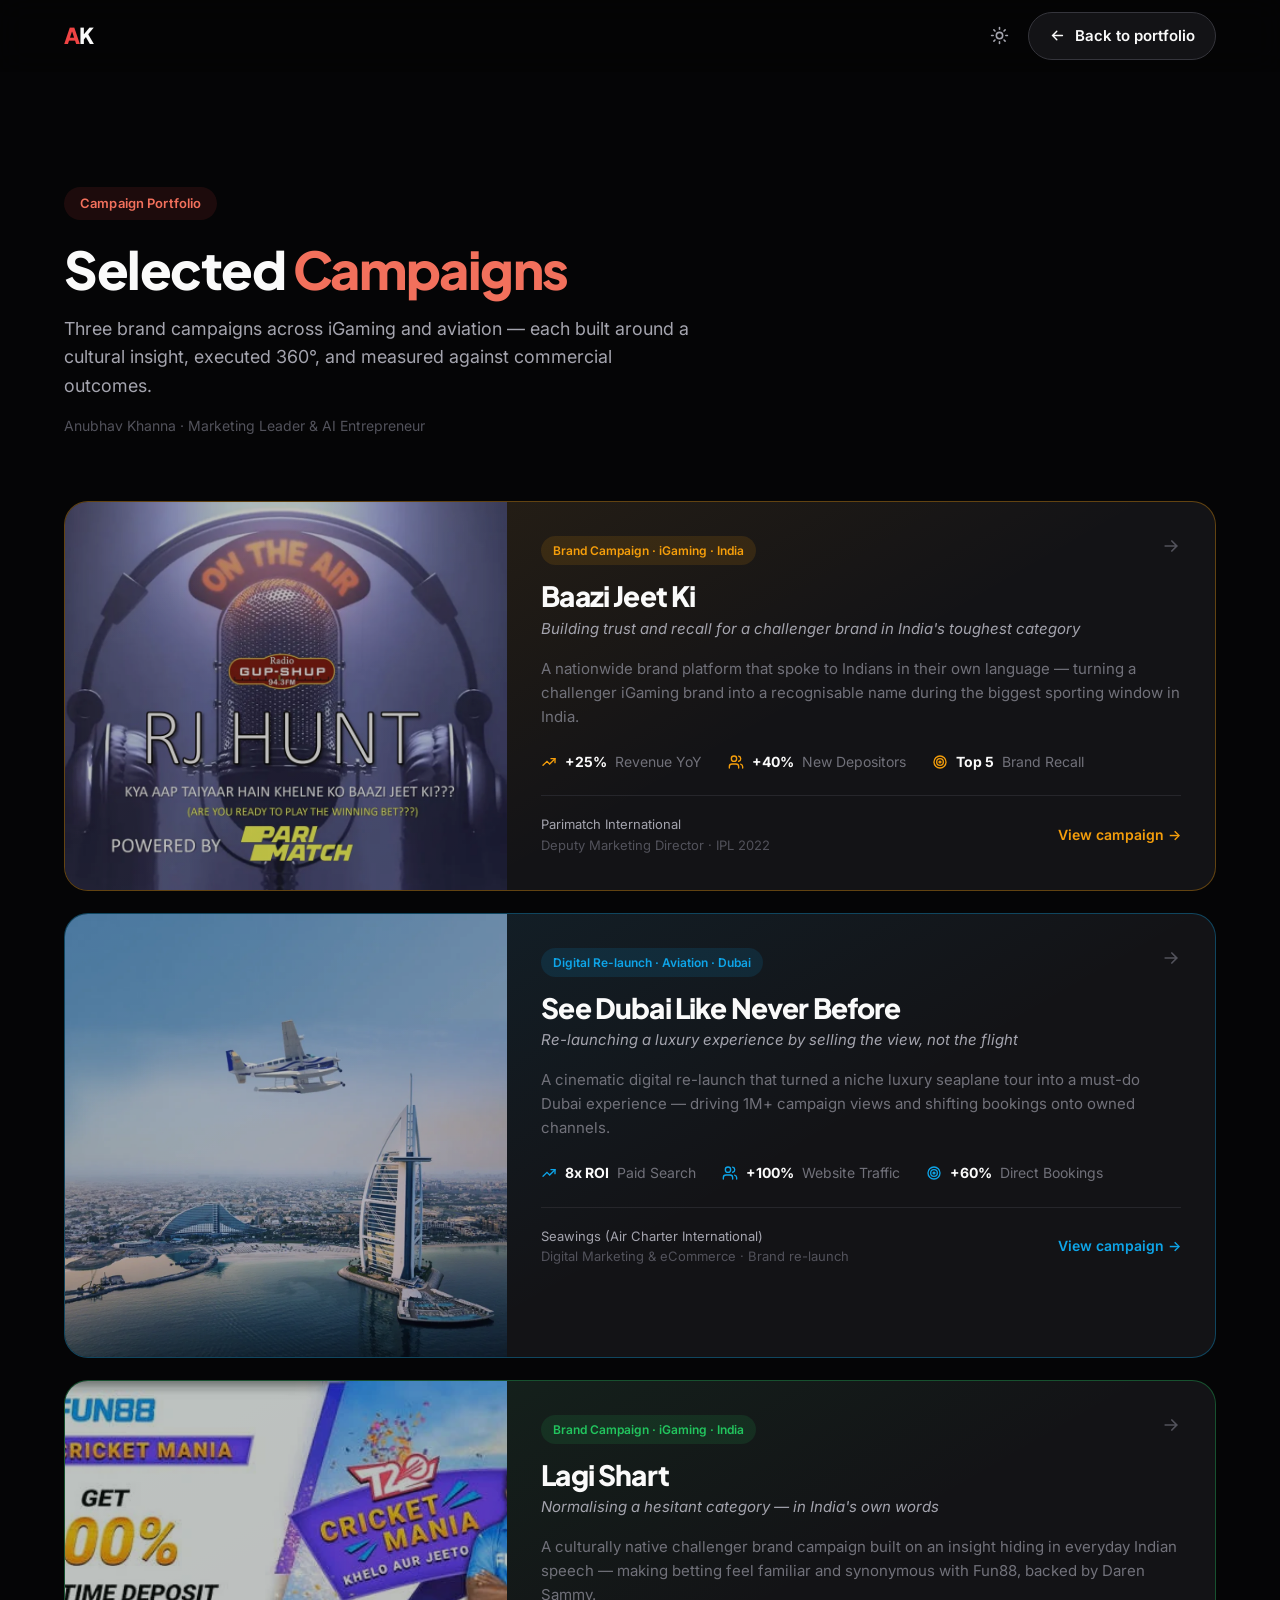
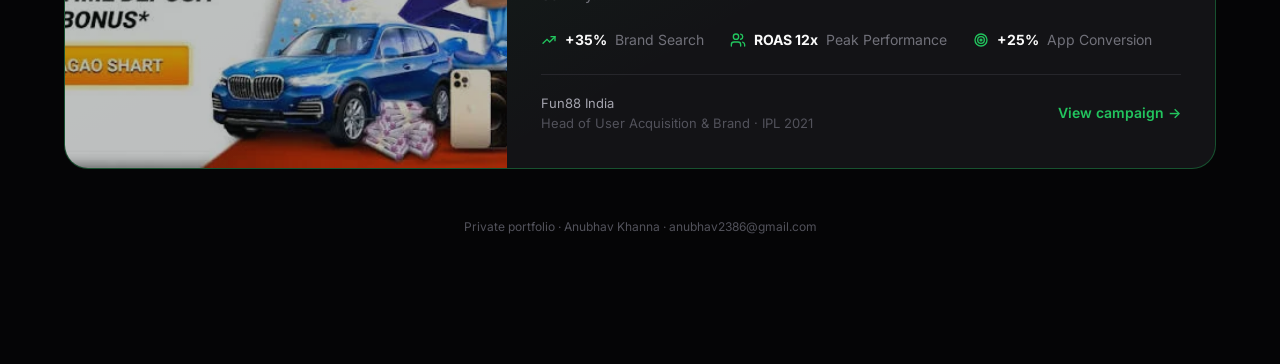
==== campaign-case-studies/index.html @ 8ce6ff31 "Two-tier campaigns, add Vardhman role" ====
<!DOCTYPE html>
<html lang="en" data-theme="dark">
<head>
<meta charset="utf-8">
<meta name="viewport" content="width=device-width, initial-scale=1">
<!-- PRIVATE: shared by direct link only. Never remove the noindex below. -->
<meta name="robots" content="noindex, nofollow, noarchive, nosnippet">
<title>Selected Campaigns — Anubhav Khanna</title>
<meta name="description" content="Three brand campaigns across iGaming and aviation — each built around a cultural insight, executed 360°, and measured against commercial outcomes.">
<link rel="icon" href="../assets/img/favicon.svg" type="image/svg+xml">
<link rel="preconnect" href="https://fonts.googleapis.com">
<link rel="preconnect" href="https://fonts.gstatic.com" crossorigin>
<link href="https://fonts.googleapis.com/css2?family=Inter:wght@400;500;600;700&family=Plus+Jakarta+Sans:wght@700;800&display=swap" rel="stylesheet">
<link rel="stylesheet" href="../assets/css/site.css">
</head>
<body>

<a class="skip" href="#main">Skip to content</a>

<svg width="0" height="0" style="position:absolute" aria-hidden="true" focusable="false">
  <symbol id="ic-sun" viewBox="0 0 24 24" fill="none" stroke="currentColor" stroke-width="2" stroke-linecap="round"><circle cx="12" cy="12" r="4"/><path d="M12 2v2M12 20v2M4.9 4.9l1.4 1.4M17.7 17.7l1.4 1.4M2 12h2M20 12h2M6.3 17.7l-1.4 1.4M19.1 4.9l-1.4 1.4"/></symbol>
  <symbol id="ic-moon" viewBox="0 0 24 24" fill="none" stroke="currentColor" stroke-width="2" stroke-linecap="round"><path d="M21 12.8A9 9 0 1 1 11.2 3a7 7 0 0 0 9.8 9.8z"/></symbol>
  <symbol id="ic-arrow-l" viewBox="0 0 24 24" fill="none" stroke="currentColor" stroke-width="2" stroke-linecap="round"><path d="M19 12H5M11 18l-6-6 6-6"/></symbol>
  <symbol id="ic-arrow-r" viewBox="0 0 24 24" fill="none" stroke="currentColor" stroke-width="2" stroke-linecap="round"><path d="M5 12h14M13 6l6 6-6 6"/></symbol>
  <symbol id="ic-trend" viewBox="0 0 24 24" fill="none" stroke="currentColor" stroke-width="2" stroke-linecap="round"><path d="m3 17 6-6 4 4 8-8"/><path d="M15 7h6v6"/></symbol>
  <symbol id="ic-users" viewBox="0 0 24 24" fill="none" stroke="currentColor" stroke-width="2" stroke-linecap="round"><path d="M16 21v-2a4 4 0 0 0-4-4H6a4 4 0 0 0-4 4v2"/><circle cx="9" cy="7" r="4"/><path d="M22 21v-2a4 4 0 0 0-3-3.9M16 3.1a4 4 0 0 1 0 7.8"/></symbol>
  <symbol id="ic-target" viewBox="0 0 24 24" fill="none" stroke="currentColor" stroke-width="2"><circle cx="12" cy="12" r="9"/><circle cx="12" cy="12" r="5"/><circle cx="12" cy="12" r="1.4"/></symbol>
</svg>

<header class="nav">
  <div class="shell nav__inner">
    <a class="nav__logo" href="../" aria-label="Anubhav Khanna — home"><span>A</span>K</a>
    <div class="nav__actions" style="margin-left:auto">
      <button class="icon-btn theme-toggle" type="button" aria-label="Switch to light theme" aria-pressed="false">
        <svg class="icon-sun" aria-hidden="true"><use href="#ic-sun"></use></svg>
        <svg class="icon-moon" aria-hidden="true"><use href="#ic-moon"></use></svg>
      </button>
      <a class="btn btn--outline" href="../"><svg aria-hidden="true"><use href="#ic-arrow-l"></use></svg>Back to portfolio</a>
    </div>
  </div>
</header>

<main id="main" class="section">
  <div class="shell">
    <div class="reveal">
      <span class="eyebrow">Campaign Portfolio</span>
      <h1 class="h2" style="margin-top:22px">Selected <span class="accent">Campaigns</span></h1>
      <p class="section__sub" style="max-width:640px">Three brand campaigns across iGaming and aviation — each built around a cultural insight, executed 360&deg;, and measured against commercial outcomes.</p>
      <p style="margin:14px 0 0;color:var(--ink-4);font-size:.875rem">Anubhav Khanna &middot; Marketing Leader &amp; AI Entrepreneur</p>
    </div>

    <div class="tiles">

      <!-- Baazi Jeet Ki -->
      <a class="tile camp reveal" data-accent="amber" href="baazi-jeet-ki/">
        <div class="tile__grid">
          <div class="tile__img">
            <img src="../assets/img/baazi-jeet-ki.webp"
                 alt="Baazi Jeet Ki — RJ Hunt radio campaign visual" loading="lazy">
          </div>
          <div class="tile__body">
            <div class="tile__top">
              <span class="tile__cat">Brand Campaign &middot; iGaming &middot; India</span>
              <span class="tile__arrow" aria-hidden="true"><svg><use href="#ic-arrow-r"></use></svg></span>
            </div>
            <h2>Baazi Jeet Ki</h2>
            <p class="tile__sub">Building trust and recall for a challenger brand in India's toughest category</p>
            <p class="tile__desc">A nationwide brand platform that spoke to Indians in their own language — turning a challenger iGaming brand into a recognisable name during the biggest sporting window in India.</p>
            <div class="tile__metrics">
              <span class="tile__metric"><svg aria-hidden="true"><use href="#ic-trend"></use></svg><b>+25%</b><span>Revenue YoY</span></span>
              <span class="tile__metric"><svg aria-hidden="true"><use href="#ic-users"></use></svg><b>+40%</b><span>New Depositors</span></span>
              <span class="tile__metric"><svg aria-hidden="true"><use href="#ic-target"></use></svg><b>Top 5</b><span>Brand Recall</span></span>
            </div>
            <div class="tile__foot">
              <div>
                <div class="tile__org">Parimatch International</div>
                <div class="tile__role">Deputy Marketing Director &middot; IPL 2022</div>
              </div>
              <span class="tile__cta">View campaign &rarr;</span>
            </div>
          </div>
        </div>
      </a>

      <!-- See Dubai Like Never Before -->
      <a class="tile camp reveal" data-accent="sky" href="see-dubai-like-never-before/">
        <div class="tile__grid">
          <div class="tile__img">
            <img src="../assets/img/seawings-3.webp"
                 alt="Seawings seaplane over the Burj Al Arab, Dubai" loading="lazy">
          </div>
          <div class="tile__body">
            <div class="tile__top">
              <span class="tile__cat">Digital Re-launch &middot; Aviation &middot; Dubai</span>
              <span class="tile__arrow" aria-hidden="true"><svg><use href="#ic-arrow-r"></use></svg></span>
            </div>
            <h2>See Dubai Like Never Before</h2>
            <p class="tile__sub">Re-launching a luxury experience by selling the view, not the flight</p>
            <p class="tile__desc">A cinematic digital re-launch that turned a niche luxury seaplane tour into a must-do Dubai experience — driving 1M+ campaign views and shifting bookings onto owned channels.</p>
            <div class="tile__metrics">
              <span class="tile__metric"><svg aria-hidden="true"><use href="#ic-trend"></use></svg><b>8x ROI</b><span>Paid Search</span></span>
              <span class="tile__metric"><svg aria-hidden="true"><use href="#ic-users"></use></svg><b>+100%</b><span>Website Traffic</span></span>
              <span class="tile__metric"><svg aria-hidden="true"><use href="#ic-target"></use></svg><b>+60%</b><span>Direct Bookings</span></span>
            </div>
            <div class="tile__foot">
              <div>
                <div class="tile__org">Seawings (Air Charter International)</div>
                <div class="tile__role">Digital Marketing &amp; eCommerce &middot; Brand re-launch</div>
              </div>
              <span class="tile__cta">View campaign &rarr;</span>
            </div>
          </div>
        </div>
      </a>

      <!-- Lagi Shart -->
      <a class="tile camp reveal" data-accent="green" href="lagi-shart/">
        <div class="tile__grid">
          <div class="tile__img">
            <img src="../assets/img/lagi-shart.webp"
                 alt="Fun88 T20 Cricket Mania — Lagao Shart campaign creative" loading="lazy">
          </div>
          <div class="tile__body">
            <div class="tile__top">
              <span class="tile__cat">Brand Campaign &middot; iGaming &middot; India</span>
              <span class="tile__arrow" aria-hidden="true"><svg><use href="#ic-arrow-r"></use></svg></span>
            </div>
            <h2>Lagi Shart</h2>
            <p class="tile__sub">Normalising a hesitant category — in India's own words</p>
            <p class="tile__desc">A culturally native challenger brand campaign built on an insight hiding in everyday Indian speech — making betting feel familiar and synonymous with Fun88, backed by Daren Sammy.</p>
            <div class="tile__metrics">
              <span class="tile__metric"><svg aria-hidden="true"><use href="#ic-trend"></use></svg><b>+35%</b><span>Brand Search</span></span>
              <span class="tile__metric"><svg aria-hidden="true"><use href="#ic-users"></use></svg><b>ROAS 12x</b><span>Peak Performance</span></span>
              <span class="tile__metric"><svg aria-hidden="true"><use href="#ic-target"></use></svg><b>+25%</b><span>App Conversion</span></span>
            </div>
            <div class="tile__foot">
              <div>
                <div class="tile__org">Fun88 India</div>
                <div class="tile__role">Head of User Acquisition &amp; Brand &middot; IPL 2021</div>
              </div>
              <span class="tile__cta">View campaign &rarr;</span>
            </div>
          </div>
        </div>
      </a>

    </div>

    <p class="fineprint">Private portfolio &middot; Anubhav Khanna &middot; anubhav2386@gmail.com</p>
  </div>
</main>

<script src="../assets/js/site.js" defer></script>
</body>
</html>
---- assets/css/site.css ----
/* ============================================================
   Anubhav Khanna — portfolio
   Single shared stylesheet. No build step, no framework.
   ============================================================ */

/* ---------- tokens ---------- */
:root {
  --bg:            #050506;
  --bg-alt:        #0b0b0d;
  --surface:       #131316;
  --surface-2:     #1a1a1e;
  --border:        #26262b;
  --border-strong: #35353c;

  --ink:           #fafafa;
  --ink-2:         #a4a4ae;
  --ink-3:         #71717a;
  --ink-4:         #52525b;

  --accent:        #ef4444;
  --accent-soft:   #f2705c;
  --accent-warm:   #fb923c;
  --accent-tint:   rgba(239, 68, 68, .10);
  --accent-line:   rgba(239, 68, 68, .28);

  --r-sm: 8px;
  --r:    12px;
  --r-lg: 16px;
  --r-xl: 24px;
  --r-pill: 999px;

  --shell: 1200px;
  --shell-narrow: 880px;

  --nav-h: 72px;

  --shadow: 0 24px 60px -20px rgba(0, 0, 0, .8);
  --shadow-accent: 0 20px 50px -20px rgba(239, 68, 68, .35);

  --ease: cubic-bezier(.22, 1, .36, 1);
}

[data-theme="light"] {
  --bg:            #ffffff;
  --bg-alt:        #f7f7f8;
  --surface:       #ffffff;
  --surface-2:     #f2f2f4;
  --border:        #e4e4e7;
  --border-strong: #d4d4d8;

  --ink:           #101013;
  --ink-2:         #52525b;
  --ink-3:         #71717a;
  --ink-4:         #a1a1aa;

  --accent:        #dc2626;
  --accent-soft:   #e2543f;
  --accent-warm:   #ea7317;
  --accent-tint:   rgba(220, 38, 38, .08);
  --accent-line:   rgba(220, 38, 38, .22);

  --shadow: 0 18px 44px -22px rgba(16, 16, 19, .18);
  --shadow-accent: 0 18px 40px -20px rgba(220, 38, 38, .25);
}

/* ---------- reset ---------- */
*, *::before, *::after { box-sizing: border-box; }

html {
  scroll-behavior: smooth;
  scroll-padding-top: calc(var(--nav-h) + 16px);
  -webkit-text-size-adjust: 100%;
}

body {
  margin: 0;
  background: var(--bg);
  color: var(--ink);
  font-family: "Inter", ui-sans-serif, system-ui, -apple-system, "Segoe UI", sans-serif;
  font-size: 16px;
  line-height: 1.6;
  -webkit-font-smoothing: antialiased;
  text-rendering: optimizeLegibility;
  transition: background-color .3s var(--ease), color .3s var(--ease);
}

img { max-width: 100%; display: block; }
a { color: inherit; text-decoration: none; }
button { font: inherit; color: inherit; background: none; border: 0; cursor: pointer; }
ul { margin: 0; padding: 0; list-style: none; }

:focus-visible {
  outline: 2px solid var(--accent-soft);
  outline-offset: 3px;
  border-radius: 4px;
}

.skip {
  position: absolute; left: 12px; top: -60px; z-index: 200;
  padding: 10px 16px; border-radius: var(--r-sm);
  background: var(--accent); color: #fff; font-weight: 600;
  transition: top .2s var(--ease);
}
.skip:focus { top: 12px; }

.sr {
  position: absolute; width: 1px; height: 1px; overflow: hidden;
  clip: rect(0 0 0 0); white-space: nowrap;
}

/* ---------- type ---------- */
h1, h2, h3, h4, .display {
  font-family: "Plus Jakarta Sans", "Inter", ui-sans-serif, system-ui, sans-serif;
  font-weight: 800;
  letter-spacing: -.028em;
  line-height: 1.05;
  margin: 0;
}

.h2 {
  font-size: clamp(2rem, 4.4vw, 3.25rem);
}
.h2 .accent { color: var(--accent-soft); }

.section__sub {
  margin: 18px 0 0;
  color: var(--ink-2);
  font-size: clamp(1rem, 1.4vw, 1.125rem);
}

.eyebrow {
  display: inline-block;
  padding: 6px 16px;
  border-radius: var(--r-pill);
  background: var(--accent-tint);
  color: var(--accent-soft);
  font-size: .8125rem;
  font-weight: 600;
  letter-spacing: .01em;
}

.kicker {
  font-size: .75rem;
  font-weight: 800;
  letter-spacing: .16em;
  text-transform: uppercase;
  color: var(--accent);
  margin: 0 0 16px;
}

/* ---------- layout ---------- */
.shell {
  width: 100%;
  max-width: var(--shell);
  margin-inline: auto;
  padding-inline: 24px;
}
.shell--narrow { max-width: var(--shell-narrow); }

.section { padding: clamp(72px, 9vw, 128px) 0; }
.section--alt { background: var(--bg-alt); }
.section__head { max-width: 720px; }
.section__head--center { margin-inline: auto; text-align: center; }

/* ---------- buttons + chips ---------- */
.btn {
  display: inline-flex; align-items: center; gap: 9px;
  padding: 11px 20px;
  border-radius: var(--r-pill);
  font-weight: 600; font-size: .9375rem;
  border: 1px solid transparent;
  transition: transform .2s var(--ease), background-color .2s var(--ease),
              border-color .2s var(--ease), box-shadow .2s var(--ease);
  white-space: nowrap;
}
.btn svg { width: 17px; height: 17px; flex: none; }
.btn:hover { transform: translateY(-1px); }

.btn--primary {
  background: var(--accent); color: #fff;
  box-shadow: var(--shadow-accent);
}
.btn--primary:hover { background: var(--accent-soft); }

.btn--outline {
  border-color: var(--border-strong); color: var(--ink);
  background: var(--surface);
}
.btn--outline:hover { border-color: var(--accent-line); }

.btn--lg { padding: 16px 30px; font-size: 1.0625rem; border-radius: var(--r-pill); }
.btn--block { width: 100%; justify-content: center; }

.chip {
  display: inline-flex; align-items: center; gap: 8px;
  min-height: 40px;
  padding: 8px 16px;
  border-radius: var(--r-pill);
  background: var(--surface);
  border: 1px solid var(--border);
  color: var(--ink-2);
  font-size: .875rem;
}
.chip svg { width: 15px; height: 15px; color: var(--accent); flex: none; }
a.chip { transition: border-color .2s var(--ease), color .2s var(--ease); }
a.chip:hover { border-color: var(--accent-line); color: var(--ink); }

.chip-row { display: flex; flex-wrap: wrap; gap: 10px; }
.chip-row--center { justify-content: center; }

.tag {
  display: inline-block;
  padding: 5px 12px;
  border-radius: var(--r-pill);
  background: var(--accent-tint);
  border: 1px solid var(--accent-line);
  color: var(--accent-soft);
  font-size: .8125rem;
  font-weight: 600;
}

/* ---------- nav ---------- */
.nav {
  position: sticky; top: 0; z-index: 100;
  height: var(--nav-h);
  background: var(--bg);
  background: color-mix(in srgb, var(--bg) 82%, transparent);
  backdrop-filter: blur(14px);
  border-bottom: 1px solid transparent;
  transition: border-color .25s var(--ease), background-color .25s var(--ease);
}
.nav.is-stuck { border-bottom-color: var(--border); }

.nav__inner {
  height: 100%;
  display: flex; align-items: center; gap: 24px;
}

.nav__logo {
  font-family: "Plus Jakarta Sans", sans-serif;
  font-weight: 800; font-size: 1.375rem; letter-spacing: -.03em;
}
.nav__logo span { color: var(--accent); }

.nav__links {
  display: flex; align-items: center; gap: 4px;
  margin-inline: auto;
}
.nav__link {
  padding: 8px 14px; border-radius: var(--r-sm);
  color: var(--ink-2); font-size: .9375rem;
  transition: color .2s var(--ease), background-color .2s var(--ease);
}
.nav__link:hover { color: var(--ink); background: var(--surface); }
.nav__link.is-current { color: var(--ink); }

.nav__actions { display: flex; align-items: center; gap: 10px; }

.icon-btn {
  width: 38px; height: 38px;
  display: grid; place-items: center;
  border-radius: var(--r-pill);
  color: var(--ink-2);
  transition: color .2s var(--ease), background-color .2s var(--ease);
}
.icon-btn:hover { color: var(--ink); background: var(--surface); }
.icon-btn svg { width: 19px; height: 19px; }

.theme-toggle .icon-moon { display: none; }
[data-theme="light"] .theme-toggle .icon-sun { display: none; }
[data-theme="light"] .theme-toggle .icon-moon { display: block; }

.nav__burger { display: none; }

/* ---------- hero ---------- */
.hero {
  position: relative;
  min-height: calc(100svh - var(--nav-h));
  display: grid; place-items: center;
  text-align: center;
  padding: 80px 0 120px;
  overflow: hidden;
}
.hero__glow {
  position: absolute; inset: 0; pointer-events: none;
  background:
    radial-gradient(60% 50% at 50% 30%, rgba(239, 68, 68, .13), transparent 70%),
    radial-gradient(40% 40% at 78% 78%, rgba(251, 146, 60, .07), transparent 70%);
}
[data-theme="light"] .hero__glow {
  background:
    radial-gradient(60% 50% at 50% 28%, rgba(220, 38, 38, .07), transparent 70%);
}
.hero__inner { position: relative; }

.hero__title {
  margin: 28px 0 0;
  font-size: clamp(2.75rem, 13vw, 8.5rem);
  line-height: .95;
  letter-spacing: -.045em;
}
.hero__title span {
  display: block;
  background: linear-gradient(100deg, var(--accent-soft), var(--accent-warm));
  -webkit-background-clip: text; background-clip: text;
  -webkit-text-fill-color: transparent;
}

.hero__role {
  margin: 26px auto 0;
  max-width: 900px;
  font-size: clamp(1.0625rem, 2.4vw, 1.75rem);
  font-weight: 400;
  color: var(--ink);
  letter-spacing: -.015em;
}
.hero__blurb {
  margin: 18px auto 0;
  max-width: 620px;
  color: var(--ink-3);
  font-size: clamp(1rem, 1.5vw, 1.125rem);
}

.hero__chips { margin-top: 32px; justify-content: center; }
.hero__cta { margin-top: 40px; }

.hero__scroll {
  position: absolute; left: 50%; bottom: 34px;
  transform: translateX(-50%);
  display: flex; flex-direction: column; align-items: center; gap: 10px;
  color: var(--ink-4);
  font-size: .6875rem; font-weight: 700;
  letter-spacing: .22em; text-transform: uppercase;
}
.hero__mouse {
  width: 22px; height: 34px;
  border: 1.5px solid var(--border-strong);
  border-radius: var(--r-pill);
  position: relative;
}
.hero__mouse::after {
  content: ""; position: absolute;
  left: 50%; top: 7px; width: 3px; height: 7px;
  margin-left: -1.5px; border-radius: 2px;
  background: var(--accent);
  animation: wheel 1.6s var(--ease) infinite;
}
@keyframes wheel {
  0%, 100% { opacity: 0; transform: translateY(0); }
  35%      { opacity: 1; }
  70%      { opacity: 0; transform: translateY(9px); }
}

/* ---------- stats ---------- */
.stats__grid {
  margin-top: 56px;
  display: grid; gap: 16px;
  grid-template-columns: repeat(6, 1fr);
}
.stat {
  padding: 28px 20px;
  border-radius: var(--r-lg);
  background: var(--surface);
  border: 1px solid var(--border);
  text-align: center;
  transition: border-color .25s var(--ease), transform .25s var(--ease);
}
.stat:hover { border-color: var(--accent-line); transform: translateY(-3px); }
.stat__num {
  font-family: "Plus Jakarta Sans", sans-serif;
  font-size: clamp(1.75rem, 3vw, 2.375rem);
  font-weight: 800; letter-spacing: -.04em;
  background: linear-gradient(120deg, var(--accent-warm), var(--accent));
  -webkit-background-clip: text; background-clip: text;
  -webkit-text-fill-color: transparent;
}
.stat__label { margin-top: 6px; color: var(--ink-3); font-size: .875rem; }

/* ---------- portrait ---------- */
.portrait { padding: 0 0 clamp(48px, 6vw, 80px); display: grid; place-items: center; }
.portrait__frame {
  width: clamp(240px, 32vw, 380px);
  aspect-ratio: 1;
  border-radius: var(--r-xl);
  overflow: hidden;
  border: 3px solid var(--accent-line);
  box-shadow: var(--shadow);
  position: relative;
}
.portrait__frame img { width: 100%; height: 100%; object-fit: cover; }
.portrait__frame::after {
  content: ""; position: absolute; inset: 0;
  background: linear-gradient(to top, rgba(0, 0, 0, .38), transparent 55%);
}
[data-theme="light"] .portrait__frame::after { display: none; }

/* ---------- about ---------- */
.about__col { max-width: 760px; }
.quote {
  margin: 32px 0 0;
  padding: 4px 0 4px 26px;
  border-left: 2px solid var(--accent-line);
  position: relative;
  font-size: clamp(1.0625rem, 1.7vw, 1.25rem);
  color: var(--ink);
  line-height: 1.65;
}
.quote::before {
  content: "\201C";
  position: absolute; left: 14px; top: -14px;
  font-family: Georgia, serif; font-size: 3.5rem;
  color: var(--accent-line); line-height: 1;
}
.about__body { margin: 30px 0 0; color: var(--ink-2); }
.about__tags { margin-top: 28px; }

.values {
  margin-top: clamp(40px, 5vw, 64px);
  padding: clamp(28px, 4vw, 44px);
  border-radius: var(--r-xl);
  background: var(--surface);
  border: 1px solid var(--border);
  display: grid;
  grid-template-columns: repeat(3, 1fr);
  gap: clamp(28px, 4vw, 44px);
  text-align: center;
  align-items: start;
}
.values > div + div {
  border-left: 1px solid var(--border);
  padding-left: clamp(28px, 4vw, 44px);
}
.value__title {
  font-family: "Plus Jakarta Sans", sans-serif;
  font-size: 1.0625rem; font-weight: 700;
  color: var(--accent-soft);
  margin: 0 0 8px;
}
.value__text { margin: 0; color: var(--ink-2); font-size: .9375rem; }

/* ---------- experience ---------- */
.xp__grid {
  margin-top: clamp(40px, 5vw, 64px);
  display: grid; gap: 20px;
  grid-template-columns: minmax(0, 380px) minmax(0, 1fr);
  align-items: start;
}
.xp__list { display: grid; gap: 12px; }
.xp__item {
  width: 100%; text-align: left;
  padding: 18px 20px;
  border-radius: var(--r-lg);
  background: var(--surface);
  border: 1px solid var(--border);
  display: grid; grid-template-columns: 1fr auto; gap: 4px 12px;
  transition: border-color .2s var(--ease), background-color .2s var(--ease);
}
.xp__item:hover { border-color: var(--border-strong); }
.xp__item[aria-selected="true"] {
  border-color: var(--accent);
  background: linear-gradient(180deg, var(--accent-tint), transparent);
}
.xp__role {
  font-family: "Plus Jakarta Sans", sans-serif;
  font-weight: 700; font-size: 1.0625rem;
  letter-spacing: -.02em;
  grid-column: 1;
}
.xp__org { grid-column: 1; color: var(--ink-3); font-size: .9375rem; }
.xp__item[aria-selected="true"] .xp__org { color: var(--accent-soft); }
.xp__label {
  grid-column: 1;
  color: var(--ink-4); font-size: .75rem;
  letter-spacing: .04em; text-transform: uppercase;
}
.xp__dates { grid-column: 1; margin-top: 4px; color: var(--ink-4); font-size: .8125rem; }
.xp__caret {
  grid-column: 2; grid-row: 1 / span 4;
  align-self: center;
  color: var(--ink-4);
  transition: transform .2s var(--ease), color .2s var(--ease);
}
.xp__caret svg { width: 18px; height: 18px; }
.xp__item[aria-selected="true"] .xp__caret { transform: rotate(90deg); color: var(--accent); }

.xp__panel {
  padding: clamp(24px, 3.5vw, 40px);
  border-radius: var(--r-xl);
  background: var(--surface);
  border: 1px solid var(--border);
}
.xp__panel[hidden] { display: none; }
.xp__head { display: flex; gap: 18px; align-items: flex-start; }
.xp__icon {
  width: 52px; height: 52px; flex: none;
  display: grid; place-items: center;
  border-radius: var(--r);
  background: var(--accent-tint);
  color: var(--accent);
}
.xp__icon svg { width: 24px; height: 24px; }
.xp__panel h3 {
  font-size: clamp(1.375rem, 2.2vw, 1.75rem);
  letter-spacing: -.03em;
}
.xp__panel-org { margin: 4px 0 0; color: var(--accent-soft); font-size: 1.0625rem; font-weight: 600; }
.xp__panel-label {
  margin: 6px 0 0;
  color: var(--ink-3); font-size: .8125rem;
  letter-spacing: .05em; text-transform: uppercase;
}
.xp__meta {
  margin: 14px 0 0;
  display: flex; flex-wrap: wrap; gap: 8px 20px;
  color: var(--ink-3); font-size: .9375rem;
}
.xp__meta span { display: inline-flex; align-items: center; gap: 7px; }
.xp__meta svg { width: 15px; height: 15px; }


.xp__bullets { margin: 24px 0 0; display: grid; gap: 13px; }
.xp__bullets li {
  display: grid; grid-template-columns: 16px 1fr; gap: 12px;
  color: var(--ink-2);
}
.xp__bullets li::before {
  content: ""; width: 6px; height: 6px; margin-top: 10px;
  border-radius: 50%; background: var(--accent);
}
.xp__chips { margin-top: 26px; }
.xp__chips .tag { background: var(--accent-tint); }

/* ---------- skills ---------- */
.skills__grid {
  margin-top: clamp(40px, 5vw, 64px);
  display: grid; gap: 20px;
  grid-template-columns: repeat(3, 1fr);
}
.skillcard {
  padding: clamp(22px, 2.6vw, 30px);
  border-radius: var(--r-xl);
  background: var(--surface);
  border: 1px solid var(--border);
  transition: border-color .25s var(--ease), transform .25s var(--ease);
}
.skillcard:hover { border-color: var(--accent-line); transform: translateY(-3px); }
.skillcard__head { display: flex; align-items: center; gap: 14px; margin-bottom: 26px; }
.skillcard__icon {
  width: 42px; height: 42px; flex: none;
  display: grid; place-items: center;
  border-radius: var(--r-sm);
  background: var(--accent-tint); color: var(--accent);
}
.skillcard__icon svg { width: 20px; height: 20px; }
.skillcard h3 { font-size: 1.1875rem; letter-spacing: -.025em; }

.bar + .bar { margin-top: 20px; }
.bar__top {
  display: flex; justify-content: space-between; align-items: baseline;
  gap: 12px; margin-bottom: 9px;
}
.bar__name { color: var(--ink-2); font-size: .9375rem; }
.bar__val { color: var(--accent-soft); font-weight: 700; font-size: .9375rem; }
.bar__track {
  height: 5px; border-radius: var(--r-pill);
  background: var(--surface-2);
  overflow: hidden;
}
.bar__fill {
  height: 100%; border-radius: var(--r-pill);
  background: linear-gradient(90deg, var(--accent), var(--accent-soft));
  width: 0;
  transition: width 1s var(--ease);
}
.is-visible .bar__fill { width: var(--w); }

.tools { margin-top: clamp(48px, 6vw, 72px); text-align: center; }
.tools h3 { font-size: 1.375rem; margin-bottom: 26px; }

/* ---------- achievements ---------- */
.ach__grid {
  margin-top: clamp(40px, 5vw, 64px);
  display: grid; gap: 20px;
  grid-template-columns: repeat(3, 1fr);
}
.ach {
  padding: clamp(22px, 2.6vw, 30px);
  border-radius: var(--r-xl);
  background: var(--surface);
  border: 1px solid var(--border);
  transition: border-color .25s var(--ease), transform .25s var(--ease);
}
.ach:hover { border-color: var(--accent-line); transform: translateY(-3px); }
.ach__top { display: flex; justify-content: space-between; align-items: flex-start; gap: 14px; margin-bottom: 26px; }
.ach__icon {
  width: 46px; height: 46px; flex: none;
  display: grid; place-items: center;
  border-radius: var(--r); background: var(--accent-tint); color: var(--accent);
}
.ach__icon svg { width: 22px; height: 22px; }
.ach__badge {
  padding: 5px 12px; border-radius: var(--r-pill);
  background: var(--accent-tint); color: var(--accent-soft);
  font-size: .75rem; font-weight: 700; white-space: nowrap;
}
.ach h3 { font-size: 1.25rem; letter-spacing: -.025em; }
.ach p { margin: 12px 0 0; color: var(--ink-2); font-size: .9375rem; }

.brands { margin-top: clamp(48px, 6vw, 72px); text-align: center; }
.brands h3 { font-size: 1.375rem; margin-bottom: 26px; }
.brands__grid { display: grid; gap: 16px; grid-template-columns: repeat(6, 1fr); }
.brand {
  padding: 22px 14px;
  border-radius: var(--r-lg);
  background: var(--surface); border: 1px solid var(--border);
  transition: border-color .25s var(--ease);
}
.brand:hover { border-color: var(--accent-line); }
.brand__name { font-family: "Plus Jakarta Sans", sans-serif; font-weight: 700; letter-spacing: -.02em; }
.brand__cat { margin-top: 4px; color: var(--ink-3); font-size: .8125rem; }

/* ---------- testimonials ---------- */
.tmz__grid {
  margin-top: clamp(40px, 5vw, 64px);
  display: grid; gap: 20px;
  grid-template-columns: repeat(3, 1fr);
}
.tmz {
  padding: clamp(24px, 2.8vw, 32px);
  border-radius: var(--r-xl);
  background: var(--surface); border: 1px solid var(--border);
  display: flex; flex-direction: column;
  transition: border-color .25s var(--ease);
}
.tmz:hover { border-color: var(--accent-line); }
.tmz__mark { color: var(--accent-line); margin-bottom: 18px; }
.tmz__mark svg { width: 30px; height: 30px; }
.tmz__quote { margin: 0; color: var(--ink-2); font-size: .9375rem; line-height: 1.7; }
.tmz__person {
  margin-top: auto;
  padding-top: 22px;
  border-top: 1px solid var(--border);
  display: grid;
  grid-template-columns: auto minmax(0, 1fr) auto;
  align-items: center;
  gap: 14px;
}
.avatar {
  width: 42px; height: 42px; flex: none;
  display: grid; place-items: center;
  border-radius: 50%;
  background: var(--accent-tint); color: var(--accent-soft);
  font-family: "Plus Jakarta Sans", sans-serif; font-weight: 700;
}
.tmz__name { font-family: "Plus Jakarta Sans", sans-serif; font-weight: 700; letter-spacing: -.02em; }
.tmz__title { color: var(--ink-3); font-size: .8125rem; line-height: 1.45; }
.tmz__li { color: var(--accent); }
.tmz__li svg { width: 18px; height: 18px; display: block; }

/* ---------- education ---------- */
.edu__grid {
  margin-top: clamp(40px, 5vw, 64px);
  display: grid; gap: clamp(32px, 5vw, 64px);
  grid-template-columns: 1fr 1fr;
  align-items: start;
}
.edu__head { display: flex; align-items: center; gap: 14px; margin-bottom: 30px; }
.edu__head h3 { font-size: 1.5rem; letter-spacing: -.025em; }
.edu__icon {
  width: 44px; height: 44px; flex: none;
  display: grid; place-items: center;
  border-radius: var(--r); background: var(--accent-tint); color: var(--accent);
}
.edu__icon svg { width: 21px; height: 21px; }

.timeline { position: relative; padding-left: 30px; display: grid; gap: 20px; }
.timeline::before {
  content: ""; position: absolute; left: 6px; top: 10px; bottom: 10px;
  width: 1px; background: var(--border);
}
.tl { position: relative; padding: 22px 24px; border-radius: var(--r-lg);
  background: var(--surface); border: 1px solid var(--border); }
.tl::before {
  content: ""; position: absolute; left: -30px; top: 24px;
  width: 12px; height: 12px; border-radius: 50%;
  border: 2px solid var(--accent); background: var(--bg);
}
.tl h4 { font-size: 1.125rem; letter-spacing: -.025em; }
.tl__org { margin: 6px 0 0; color: var(--accent-soft); font-size: .9375rem; }
.tl__dates { margin: 6px 0 0; color: var(--ink-3); font-size: .875rem; }
.tl__note { margin: 10px 0 0; color: var(--ink-4); font-size: .875rem; font-style: italic; }

.certs { display: grid; gap: 14px; }
.cert {
  display: flex; gap: 16px; align-items: flex-start;
  padding: 20px 22px; border-radius: var(--r-lg);
  background: var(--surface); border: 1px solid var(--border);
}
.cert__icon {
  width: 40px; height: 40px; flex: none;
  display: grid; place-items: center;
  border-radius: var(--r-sm); background: var(--accent-tint); color: var(--accent);
}
.cert__icon svg { width: 19px; height: 19px; }
.cert__name { font-family: "Plus Jakarta Sans", sans-serif; font-weight: 700; letter-spacing: -.02em; }
.cert__by { margin-top: 3px; color: var(--ink-3); font-size: .875rem; }

.langs { margin-top: 38px; }
.langs h4 { font-size: 1.125rem; margin-bottom: 16px; }

/* ---------- contact ---------- */
.contact__photo {
  margin: clamp(32px, 4vw, 48px) auto 0;
  width: 200px; aspect-ratio: 1;
  border-radius: var(--r-xl); overflow: hidden;
  border: 1px solid var(--border-strong);
  box-shadow: var(--shadow);
  background: var(--surface-2);
}
.contact__photo img { width: 100%; height: 100%; object-fit: cover; }

.contact__grid {
  margin-top: clamp(40px, 5vw, 64px);
  display: grid; gap: 24px;
  grid-template-columns: minmax(0, .85fr) minmax(0, 1.15fr);
  align-items: start;
}
.contact__cards { display: grid; gap: 14px; }
.cc {
  display: flex; gap: 16px; align-items: center;
  padding: 20px 22px; border-radius: var(--r-lg);
  background: var(--surface); border: 1px solid var(--border);
  transition: border-color .2s var(--ease);
}
a.cc:hover { border-color: var(--accent-line); }
.cc__icon {
  width: 44px; height: 44px; flex: none;
  display: grid; place-items: center;
  border-radius: var(--r); background: var(--accent-tint); color: var(--accent);
}
.cc__icon svg { width: 20px; height: 20px; }
.cc__label { color: var(--ink-3); font-size: .8125rem; }
.cc__value { font-weight: 600; letter-spacing: -.01em; word-break: break-word; }

.form {
  padding: clamp(24px, 3vw, 34px);
  border-radius: var(--r-xl);
  background: var(--surface); border: 1px solid var(--border);
}
.form__row { display: grid; gap: 18px; grid-template-columns: 1fr 1fr; }
.form__row + .form__row, .field + .form__row, .form__row + .field { margin-top: 18px; }
.field { display: grid; gap: 8px; }
.field label { font-size: .875rem; color: var(--ink-2); }
.field .req { color: var(--accent); }
.input {
  width: 100%;
  padding: 12px 14px;
  border-radius: var(--r-sm);
  background: var(--bg-alt);
  border: 1px solid var(--border);
  color: var(--ink);
  font: inherit; font-size: 1rem;
  transition: border-color .2s var(--ease);
}
.input::placeholder { color: var(--ink-4); }
.input:focus { border-color: var(--accent-line); outline: none; }
textarea.input { min-height: 128px; resize: vertical; }
select.input { appearance: none; cursor: pointer;
  background-image: url("data:image/svg+xml,%3Csvg xmlns='http://www.w3.org/2000/svg' viewBox='0 0 24 24' fill='none' stroke='%2371717a' stroke-width='2'%3E%3Cpath d='m6 9 6 6 6-6'/%3E%3C/svg%3E");
  background-repeat: no-repeat; background-position: right 12px center; background-size: 18px;
  padding-right: 38px;
}
.form .btn { margin-top: 22px; }
.form__note { margin: 14px 0 0; color: var(--ink-4); font-size: .8125rem; text-align: center; }

/* ---------- footer ---------- */
.footer {
  border-top: 1px solid var(--border);
  padding: 48px 0;
  background: var(--bg-alt);
}
.footer__inner {
  display: flex; flex-wrap: wrap; gap: 20px 32px;
  align-items: center; justify-content: space-between;
}
.footer__copy { color: var(--ink-3); font-size: .875rem; }
.footer__links { display: flex; flex-wrap: wrap; gap: 8px 22px; }
.footer__links a { color: var(--ink-3); font-size: .875rem; transition: color .2s var(--ease); }
.footer__links a:hover { color: var(--ink); }

/* ============================================================
   Campaign pages
   ============================================================ */
.camp {
  --camp:      var(--accent);
  --camp-tint: var(--accent-tint);
  --camp-line: var(--accent-line);
}
.camp[data-accent="amber"] {
  --camp: #f59e0b; --camp-tint: rgba(245, 158, 11, .12); --camp-line: rgba(245, 158, 11, .35);
}
.camp[data-accent="sky"] {
  --camp: #0ea5e9; --camp-tint: rgba(14, 165, 233, .12); --camp-line: rgba(14, 165, 233, .35);
}
.camp[data-accent="green"] {
  --camp: #22c55e; --camp-tint: rgba(34, 197, 94, .12); --camp-line: rgba(34, 197, 94, .35);
}

.back {
  display: inline-flex; align-items: center; gap: 8px;
  color: var(--ink-3); font-size: .9375rem;
  transition: color .2s var(--ease);
}
.back:hover { color: var(--ink); }
.back svg { width: 16px; height: 16px; }

.camp-hero { position: relative; overflow: hidden; padding: 44px 0 clamp(48px, 6vw, 76px); }
.camp-hero::before {
  content: ""; position: absolute; inset: 0; pointer-events: none;
  background: linear-gradient(150deg, var(--camp-tint), transparent 55%);
}
.camp-hero::after {
  content: ""; position: absolute; top: 0; left: 0; right: 0; height: 1px;
  background: linear-gradient(90deg, transparent, var(--camp-line), transparent);
}
.camp-hero > .shell { position: relative; }

.camp-tag {
  display: inline-block; margin: 34px 0 0;
  padding: 6px 14px; border-radius: var(--r-pill);
  background: var(--camp-tint); border: 1px solid var(--camp-line);
  color: var(--camp); font-size: .8125rem; font-weight: 600;
}
.camp-art {
  margin: 28px 0 0; max-width: 680px;
  border-radius: var(--r-lg); overflow: hidden;
  border: 1px solid var(--camp-line);
}
.camp-art--grid {
  display: grid; gap: 8px; grid-template-columns: 1fr 1fr;
  border: 0; border-radius: var(--r-lg); overflow: hidden;
}
.camp-art--grid img { height: 190px; object-fit: cover; width: 100%; }
.camp-art--grid img:last-child { grid-column: span 2; }
.camp-caption { margin: 14px 0 0; color: var(--ink-4); font-size: .8125rem; font-style: italic; }

.camp-hero h1 {
  margin: 26px 0 0;
  font-size: clamp(2.5rem, 6.5vw, 4.25rem);
  letter-spacing: -.04em;
}
.camp-sub {
  margin: 14px 0 0; max-width: 720px;
  font-size: clamp(1.0625rem, 2vw, 1.375rem);
  color: var(--ink-2); font-style: italic;
}
.camp-byline {
  margin: 24px 0 0;
  display: flex; flex-wrap: wrap; gap: 4px 26px;
  color: var(--ink-3); font-size: .9375rem;
}
.camp-byline strong { color: var(--ink); font-weight: 600; }

.camp-body { padding: 0 0 clamp(64px, 8vw, 104px); display: grid; gap: clamp(48px, 6vw, 76px); }

.metrics { display: grid; gap: 16px; grid-template-columns: repeat(4, 1fr); }
.metric {
  padding: 22px; border-radius: var(--r-lg);
  background: var(--surface); border: 1px solid var(--border);
}
.metric__val {
  font-family: "Plus Jakarta Sans", sans-serif;
  font-size: 1.625rem; font-weight: 800; letter-spacing: -.035em;
  color: var(--camp);
}
.metric__label { margin-top: 5px; font-weight: 600; font-size: .9375rem; }
.metric__sub { margin-top: 5px; color: var(--ink-3); font-size: .8125rem; }

.camp-block .kicker { color: var(--camp); }
.prose { color: var(--ink-2); display: grid; gap: 16px; }
.prose p { margin: 0; }
.prose strong { color: var(--ink); font-weight: 600; }

.channels { margin-top: 30px; display: grid; gap: 12px; }
.channel {
  display: flex; gap: 16px;
  padding: 18px 20px; border-radius: var(--r-lg);
  background: var(--surface); border: 1px solid var(--border);
}
.channel__icon {
  width: 38px; height: 38px; flex: none;
  display: grid; place-items: center;
  border-radius: var(--r-sm);
  background: var(--camp-tint); color: var(--camp);
}
.channel__icon svg { width: 18px; height: 18px; }
.channel__text { color: var(--ink-2); font-size: .9375rem; }
.channel__text b { color: var(--ink); font-weight: 600; }

.results { display: grid; gap: 14px; }
.results li { display: grid; grid-template-columns: 14px 1fr; gap: 12px; color: var(--ink-2); }
.results li::before { content: "\2013"; color: var(--camp); font-weight: 700; }
.results strong { color: var(--ink); font-weight: 600; }

.proudof {
  padding: clamp(24px, 3vw, 34px);
  border-radius: var(--r-xl);
  background: linear-gradient(150deg, var(--camp-tint), var(--surface));
  border: 1px solid var(--camp-line);
}
.proudof p { margin: 0; color: var(--ink); font-style: italic; line-height: 1.7; }

.exhibit {
  padding: 22px;
  border-radius: var(--r-lg);
  background: #fff; color: #27272a;
  font-size: .9375rem;
}
.exhibit__bar { display: flex; align-items: center; gap: 14px; margin-bottom: 16px; }
.exhibit__g { font-weight: 800; font-size: 1.25rem; color: #1a73e8; letter-spacing: -.02em; }
.exhibit__q {
  flex: 1; padding: 8px 14px; border-radius: var(--r-pill);
  background: #f1f3f4; color: #5f6368; font-size: .875rem;
}
.exhibit__ai {
  border-left: 4px solid #1a73e8; border-radius: var(--r-sm);
  background: #e8f0fe; padding: 14px 16px;
}
.exhibit__ai-label { margin: 0 0 6px; color: #1a73e8; font-size: .75rem; font-weight: 700; }
.exhibit__ai p { margin: 0; }
.exhibit__result { border-left: 2px solid #dadce0; padding: 10px 0 10px 16px; }
.exhibit__result + .exhibit__result { margin-top: 6px; }
.exhibit__result-title { margin: 0; color: #1a0dab; font-weight: 600; }
.exhibit__result-snip { margin: 4px 0 0; color: #5f6368; font-size: .8125rem; }
.exhibit__note { margin: 16px 0 0; color: #9aa0a6; font-size: .75rem; font-style: italic; }

.camp-foot { padding-top: 8px; border-top: 1px solid var(--border); text-align: center; }

/* ---------- campaigns index ---------- */
.tiles { margin-top: clamp(40px, 5vw, 64px); display: grid; gap: 22px; }
.tile {
  position: relative; display: block;
  border-radius: var(--r-xl); overflow: hidden;
  background: var(--surface); border: 1px solid var(--camp-line);
  transition: transform .3s var(--ease), box-shadow .3s var(--ease);
}
.tile:hover { transform: translateY(-3px); box-shadow: var(--shadow); }
.tile::before {
  content: ""; position: absolute; inset: 0; z-index: 0;
  background: linear-gradient(150deg, var(--camp-tint), transparent 60%);
}
.tile__grid { position: relative; z-index: 1; display: grid; grid-template-columns: minmax(0, 5fr) minmax(0, 8fr); }
.tile__img { overflow: hidden; }
.tile__img img {
  width: 100%; height: 100%; min-height: 220px; object-fit: cover;
  opacity: .72; transition: transform .5s var(--ease), opacity .3s var(--ease);
}
.tile:hover .tile__img img { transform: scale(1.04); opacity: .9; }
.tile__body { padding: clamp(24px, 3vw, 34px); }
.tile__top { display: flex; align-items: flex-start; justify-content: space-between; gap: 16px; }
.tile__cat {
  padding: 5px 12px; border-radius: var(--r-pill);
  background: var(--camp-tint); color: var(--camp);
  font-size: .75rem; font-weight: 600;
}
.tile__arrow { color: var(--ink-4); transition: transform .25s var(--ease), color .25s var(--ease); }
.tile__arrow svg { width: 20px; height: 20px; }
.tile:hover .tile__arrow { transform: translateX(4px); color: var(--camp); }
.tile h2 { margin: 16px 0 0; font-size: clamp(1.375rem, 2.4vw, 1.75rem); letter-spacing: -.03em; }
.tile__sub { margin: 6px 0 0; color: var(--ink-2); font-size: .9375rem; font-style: italic; }
.tile__desc { margin: 16px 0 0; color: var(--ink-3); font-size: .9375rem; }
.tile__metrics { margin-top: 22px; display: flex; flex-wrap: wrap; gap: 10px 26px; }
.tile__metric { display: inline-flex; align-items: center; gap: 8px; font-size: .875rem; }
.tile__metric svg { width: 16px; height: 16px; color: var(--camp); flex: none; }
.tile__metric b { font-weight: 700; }
.tile__metric span { color: var(--ink-3); }
.tile__foot {
  margin-top: 22px; padding-top: 18px; border-top: 1px solid var(--border);
  display: flex; align-items: center; justify-content: space-between; gap: 16px;
}
.tile__org { color: var(--ink-2); font-size: .8125rem; }
.tile__role { color: var(--ink-4); font-size: .8125rem; }
.tile__cta { color: var(--camp); font-size: .875rem; font-weight: 600; }

.fineprint { margin-top: 48px; text-align: center; color: var(--ink-4); font-size: .75rem; }

/* ============================================================
   Reveal on scroll
   ============================================================ */
.reveal {
  opacity: 0; transform: translateY(24px);
  transition: opacity .7s var(--ease), transform .7s var(--ease);
}
.reveal.is-visible { opacity: 1; transform: none; }

@media (prefers-reduced-motion: reduce) {
  html { scroll-behavior: auto; }
  * { animation-duration: .001ms !important; transition-duration: .001ms !important; }
  .reveal { opacity: 1; transform: none; }
  .bar__fill { width: var(--w); }
}

/* ============================================================
   Responsive
   ============================================================ */
@media (max-width: 1080px) {
  .stats__grid { grid-template-columns: repeat(3, 1fr); }
  .skills__grid, .ach__grid, .tmz__grid { grid-template-columns: repeat(2, 1fr); }
  .tmz__quote { font-size: .9375rem; }
  .brands__grid { grid-template-columns: repeat(3, 1fr); }
  .xp__grid { grid-template-columns: 1fr; }
  .metrics { grid-template-columns: repeat(2, 1fr); }
}

@media (max-width: 900px) {
  .nav__links { display: none; }
  .nav__inner { justify-content: space-between; }
  .nav__actions { margin-left: auto; }
  .nav__burger { display: grid; }

  .nav__links.is-open {
    display: grid; gap: 2px;
    position: absolute; top: var(--nav-h); left: 0; right: 0;
    margin: 0; padding: 12px 24px 20px;
    background: var(--bg);
    border-bottom: 1px solid var(--border);
  }
  .nav__links.is-open .nav__link { padding: 12px 4px; }

  .contact__grid { grid-template-columns: 1fr; }
  .edu__grid { grid-template-columns: 1fr; }
  .values { grid-template-columns: 1fr; gap: 26px; }
  .values > div + div { border-left: 0; padding-left: 0; border-top: 1px solid var(--border); padding-top: 26px; }
  .tile__grid { grid-template-columns: 1fr; }
  .tile__img img { min-height: 200px; }
}

@media (max-width: 640px) {
  .shell { padding-inline: 18px; }
  .stats__grid { grid-template-columns: repeat(2, 1fr); }
  .skills__grid, .ach__grid, .tmz__grid { grid-template-columns: 1fr; }
  .brands__grid { grid-template-columns: repeat(2, 1fr); }
  .metrics { grid-template-columns: 1fr 1fr; }
  .form__row { grid-template-columns: 1fr; }
  .camp-art--grid img { height: 140px; }
  .hero { min-height: auto; padding: 56px 0 96px; }
  .hero__scroll { display: none; }
  .footer__inner { flex-direction: column; align-items: flex-start; }

  /* the Google exhibit: a pill can't hold a wrapped query, so stack it */
  .exhibit__bar { flex-wrap: wrap; gap: 10px; }
  .exhibit__q { flex: 1 1 100%; border-radius: var(--r-sm); }

  /* campaign tile footer: let the role text wrap instead of squeezing the CTA */
  .tile__foot { flex-wrap: wrap; gap: 12px; }

  /* experience: role names are long, give them the full width */
  .xp__item { padding: 16px 18px; }
  .xp__role { font-size: 1rem; }

  /* section rhythm tightens up so there is less dead scrolling */
  .section { padding: 64px 0; }
}

/* very narrow phones (iPhone SE and similar) */
@media (max-width: 400px) {
  .shell { padding-inline: 14px; }
  .nav__inner { gap: 10px; }
  .btn { padding: 10px 16px; font-size: .875rem; }
  .stats__grid { gap: 12px; }
  .stat { padding: 22px 14px; }
  .metrics { grid-template-columns: 1fr; }
  .values { padding: 24px 20px; }
  .tmz, .skillcard, .ach { padding: 22px 20px; }
}

/* nothing should ever be able to push the page sideways */
@media (max-width: 900px) {
  body { overflow-x: hidden; }
  .h2, .hero__title, .camp-hero h1, .tile h2 { overflow-wrap: break-word; }
}

@media print {
  .nav, .hero__scroll, .form, .footer__links { display: none; }
  body { background: #fff; color: #000; }
}

/* ---------- generic campaigns page: text-only tiles ---------- */
.tile__body--wide { grid-column: 1 / -1; }
article.tile { cursor: default; }
article.tile:hover { transform: none; box-shadow: none; }
article.tile .tile__foot { border-top-color: var(--border); }

/* ---------- details-on-request panel ---------- */
.request {
  margin-top: clamp(32px, 4vw, 48px);
  padding: clamp(24px, 3vw, 36px);
  border-radius: var(--r-xl);
  background: var(--surface);
  border: 1px dashed var(--border-strong);
  display: grid;
  grid-template-columns: auto minmax(0, 1fr) auto;
  align-items: center;
  gap: 22px;
}
.request__icon {
  width: 48px; height: 48px;
  display: grid; place-items: center;
  border-radius: var(--r);
  background: var(--accent-tint); color: var(--accent);
}
.request__icon svg { width: 22px; height: 22px; }
.request__text h2 {
  font-size: 1.1875rem; letter-spacing: -.02em;
}
.request__text p { margin: 8px 0 0; color: var(--ink-2); font-size: .9375rem; }

@media (max-width: 780px) {
  .request { grid-template-columns: auto minmax(0, 1fr); }
  .request .btn { grid-column: 1 / -1; justify-content: center; }
}
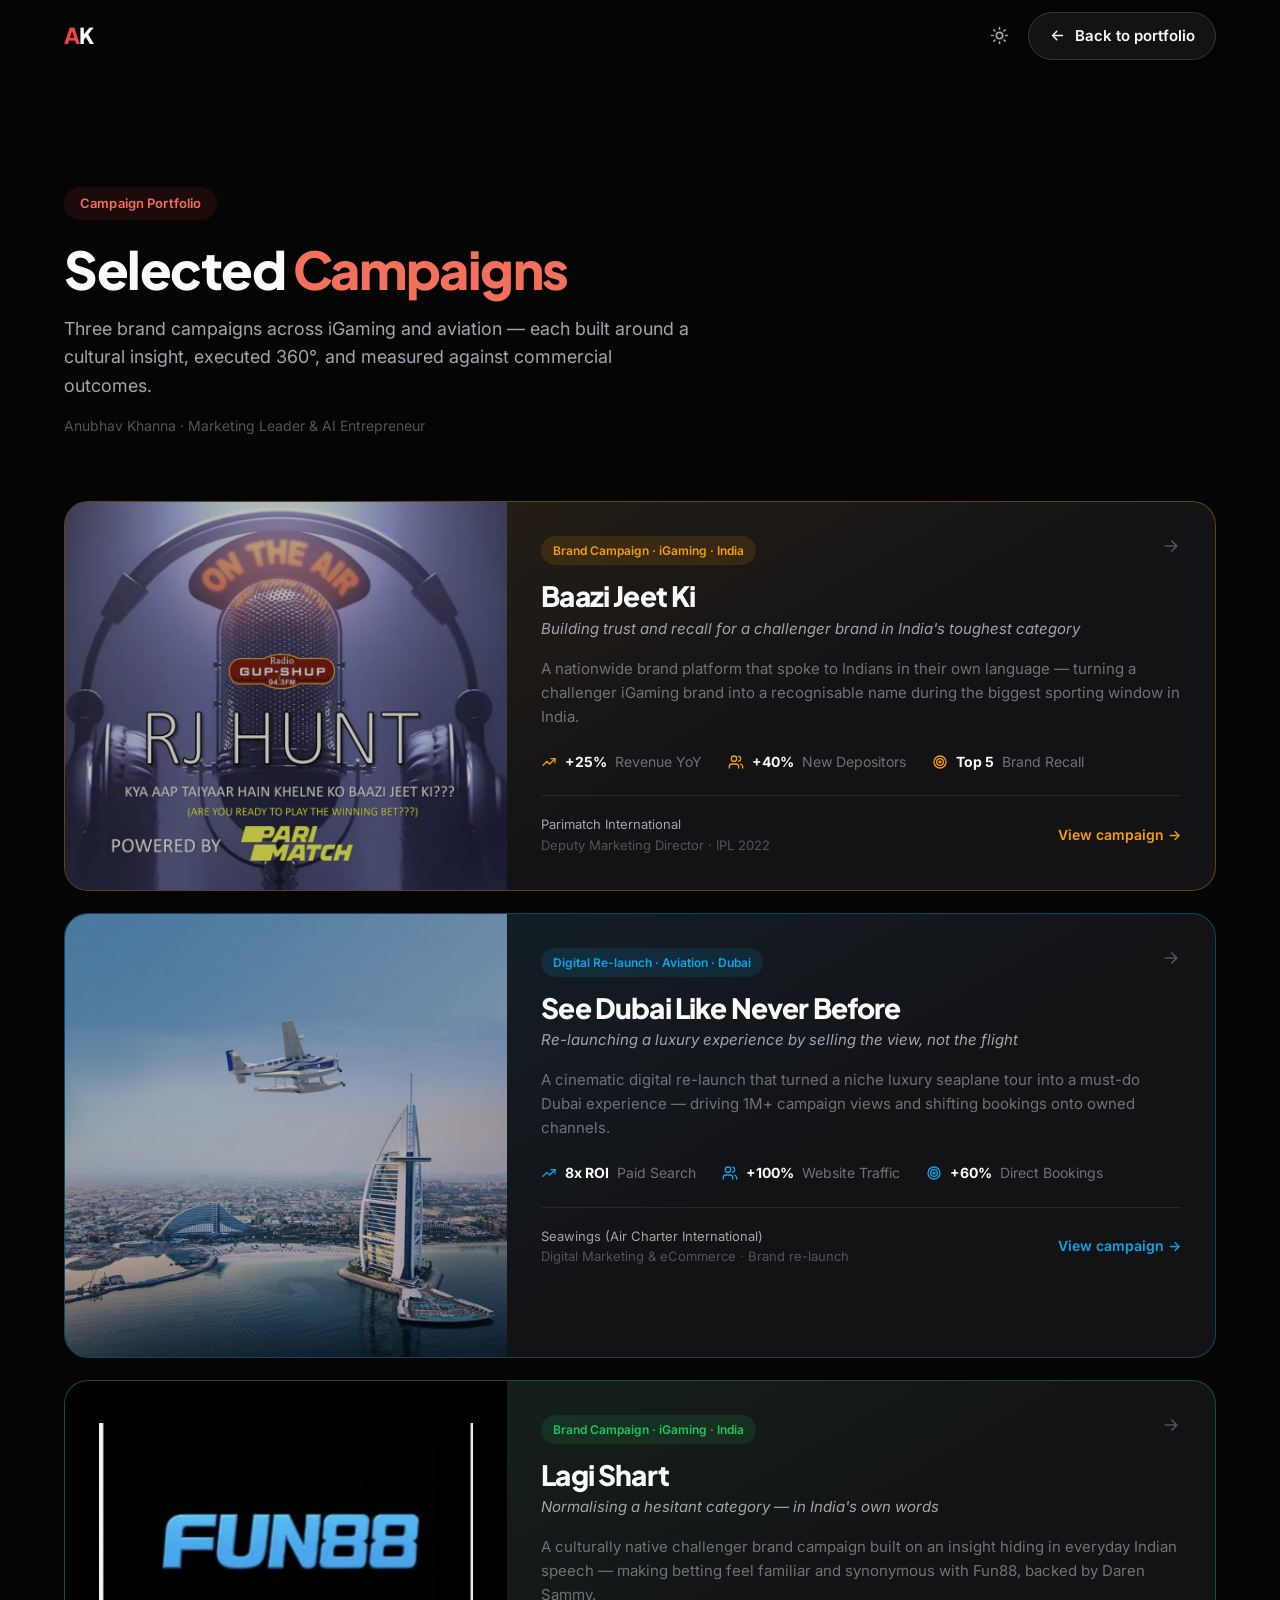
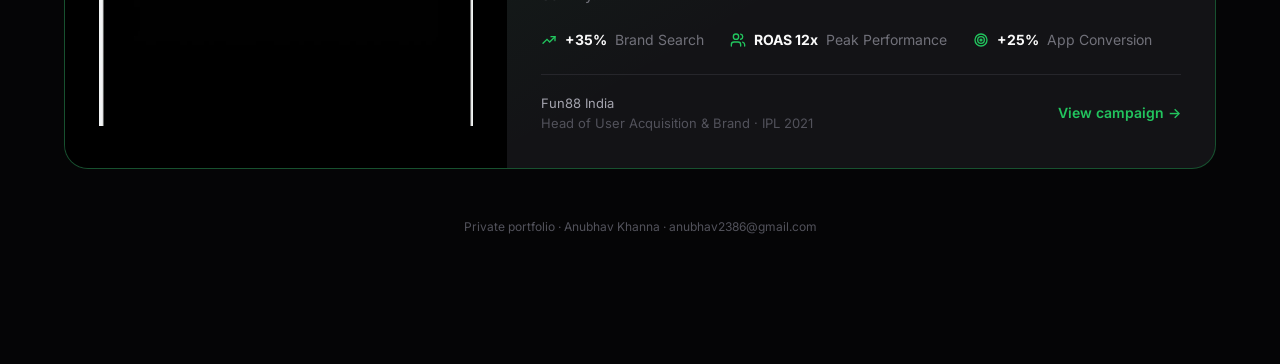
==== commit 64d9e75d: "Fix results list, fill testimonials, reframe years" ====
--- a/campaign-case-studies/index.html
+++ b/campaign-case-studies/index.html
@@ -116,9 +116,9 @@
       <!-- Lagi Shart -->
       <a class="tile camp reveal" data-accent="green" href="lagi-shart/">
         <div class="tile__grid">
-          <div class="tile__img">
-            <img src="../assets/img/lagi-shart.webp"
-                 alt="Fun88 T20 Cricket Mania — Lagao Shart campaign creative" loading="lazy">
+          <div class="tile__img tile__img--logo">
+            <img src="../assets/img/fun88-logo.webp"
+                 alt="Fun88 logo" loading="lazy">
           </div>
           <div class="tile__body">
             <div class="tile__top">
--- a/assets/css/site.css
+++ b/assets/css/site.css
@@ -520,11 +520,12 @@
 
 .xp__bullets { margin: 24px 0 0; display: grid; gap: 13px; }
 .xp__bullets li {
-  display: grid; grid-template-columns: 16px 1fr; gap: 12px;
+  position: relative; padding-left: 20px;
   color: var(--ink-2);
 }
 .xp__bullets li::before {
-  content: ""; width: 6px; height: 6px; margin-top: 10px;
+  content: ""; position: absolute; left: 0; top: 10px;
+  width: 6px; height: 6px;
   border-radius: 50%; background: var(--accent);
 }
 .xp__chips { margin-top: 26px; }
@@ -898,8 +899,11 @@
 .channel__text b { color: var(--ink); font-weight: 600; }
 
 .results { display: grid; gap: 14px; }
-.results li { display: grid; grid-template-columns: 14px 1fr; gap: 12px; color: var(--ink-2); }
-.results li::before { content: "\2013"; color: var(--camp); font-weight: 700; }
+.results li { position: relative; padding-left: 26px; color: var(--ink-2); }
+.results li::before {
+  content: "\2013"; position: absolute; left: 0; top: 0;
+  color: var(--camp); font-weight: 700;
+}
 .results strong { color: var(--ink); font-weight: 600; }
 
 .proudof {
@@ -1119,3 +1123,13 @@
   .request { grid-template-columns: auto minmax(0, 1fr); }
   .request .btn { grid-column: 1 / -1; justify-content: center; }
 }
+
+/* ---------- tile art that is a logo, not a photo ---------- */
+.tile__img--logo { background: #000; display: grid; place-items: center; }
+.tile__img--logo img {
+  width: 100%; height: 100%;
+  object-fit: contain;
+  padding: 34px;
+  opacity: 1;
+}
+.tile:hover .tile__img--logo img { transform: none; opacity: 1; }
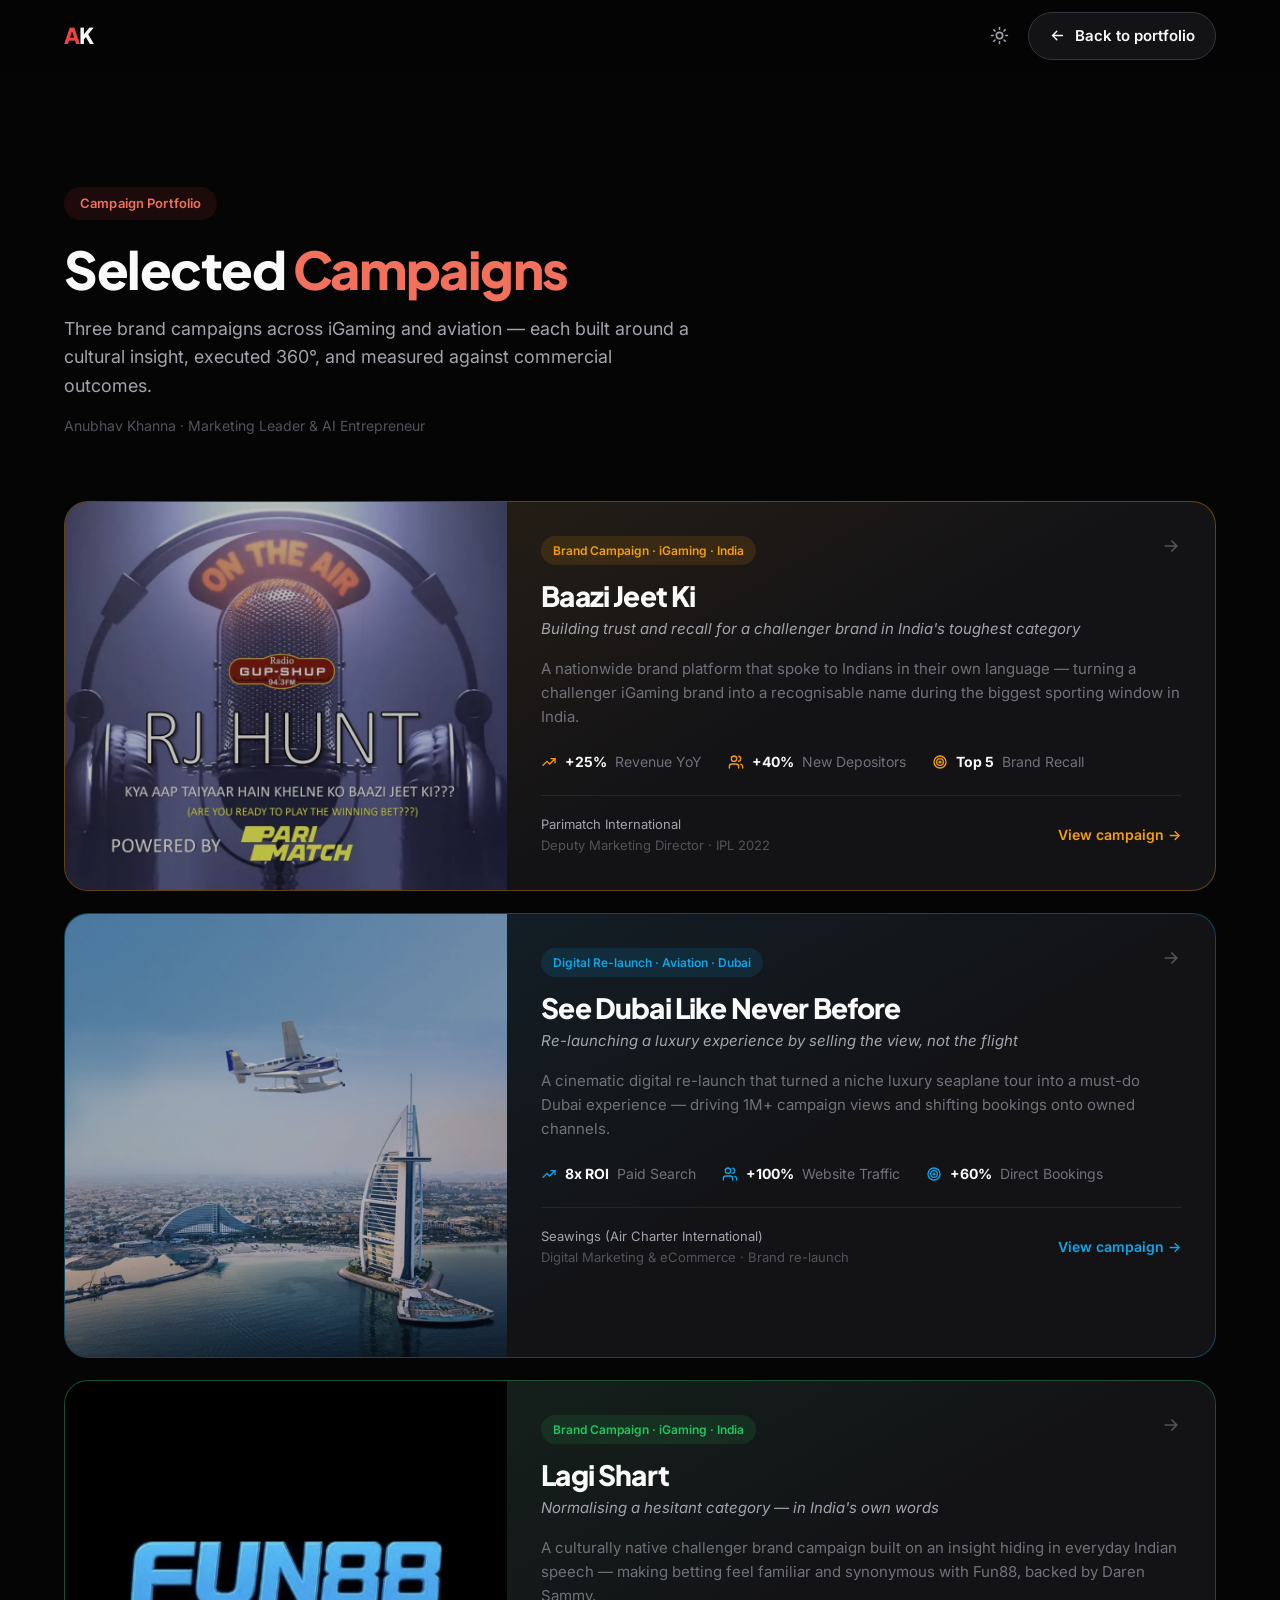
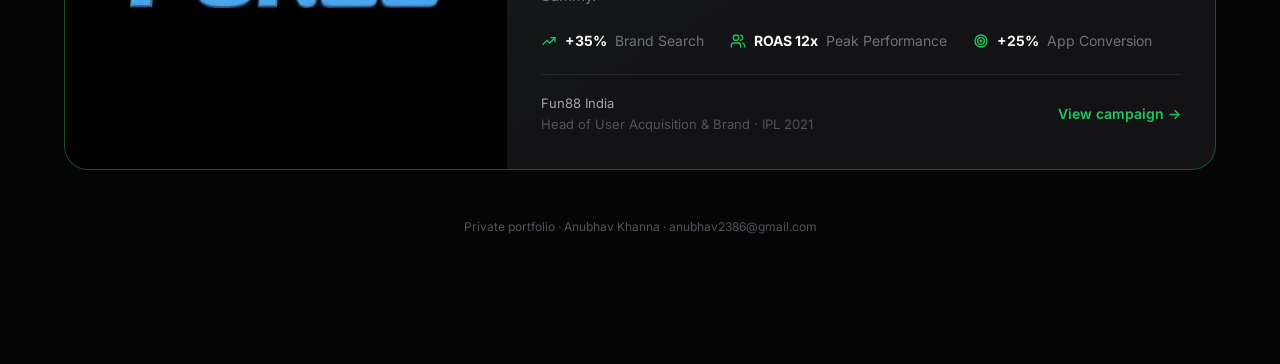
==== commit 3b6c0be8: "correcting names" ====
--- a/campaign-case-studies/index.html
+++ b/campaign-case-studies/index.html
@@ -55,7 +55,7 @@
       <a class="tile camp reveal" data-accent="amber" href="baazi-jeet-ki/">
         <div class="tile__grid">
           <div class="tile__img">
-            <img src="../assets/img/baazi-jeet-ki.webp"
+            <img src="../assets/img/campaign-a-key.webp"
                  alt="Baazi Jeet Ki — RJ Hunt radio campaign visual" loading="lazy">
           </div>
           <div class="tile__body">
@@ -117,7 +117,7 @@
       <a class="tile camp reveal" data-accent="green" href="lagi-shart/">
         <div class="tile__grid">
           <div class="tile__img tile__img--logo">
-            <img src="../assets/img/fun88-logo.webp"
+            <img src="../assets/img/brand-mark-1.webp"
                  alt="Fun88 logo" loading="lazy">
           </div>
           <div class="tile__body">
--- a/assets/css/site.css
+++ b/assets/css/site.css
@@ -355,8 +355,11 @@
 .stats__grid {
   margin-top: 56px;
   display: grid; gap: 16px;
-  grid-template-columns: repeat(6, 1fr);
-}
+  grid-template-columns: repeat(12, 1fr);
+}
+/* seven cards: four on top, three below — no orphan */
+.stat { grid-column: span 3; }
+.stat:nth-child(n+5) { grid-column: span 4; }
 .stat {
   padding: 28px 20px;
   border-radius: var(--r-lg);
@@ -636,7 +639,30 @@
 .tmz:hover { border-color: var(--accent-line); }
 .tmz__mark { color: var(--accent-line); margin-bottom: 18px; }
 .tmz__mark svg { width: 30px; height: 30px; }
-.tmz__quote { margin: 0; color: var(--ink-2); font-size: .9375rem; line-height: 1.7; }
+.tmz__quote {
+  margin: 0; color: var(--ink-2); font-size: .9375rem; line-height: 1.7;
+  /* clamp so wildly different quote lengths don't make ragged, cavernous cards */
+  display: -webkit-box;
+  -webkit-line-clamp: 8;
+  -webkit-box-orient: vertical;
+  overflow: hidden;
+}
+.tmz.is-expanded .tmz__quote {
+  display: block;
+  -webkit-line-clamp: unset;
+  overflow: visible;
+}
+.tmz__more {
+  display: none;
+  margin-top: 14px;
+  align-self: flex-start;
+  padding: 0;
+  color: var(--accent-soft);
+  font-size: .8125rem; font-weight: 600;
+  transition: color .2s var(--ease);
+}
+.tmz__more.is-needed { display: inline-block; }
+.tmz__more:hover { color: var(--ink); }
 .tmz__person {
   margin-top: auto;
   padding-top: 22px;
@@ -772,6 +798,15 @@
   padding-right: 38px;
 }
 .form .btn { margin-top: 22px; }
+.hp { position: absolute; left: -9999px; width: 1px; height: 1px; overflow: hidden; }
+.form__status {
+  margin: 14px 0 0; text-align: center;
+  font-size: .875rem; min-height: 1.2em;
+}
+.form__status.is-busy { color: var(--ink-3); }
+.form__status.is-ok   { color: #4ade80; }
+.form__status.is-err  { color: var(--accent-soft); }
+[data-theme="light"] .form__status.is-ok { color: #16a34a; }
 .form__note { margin: 14px 0 0; color: var(--ink-4); font-size: .8125rem; text-align: center; }
 
 /* ---------- footer ---------- */
@@ -1008,7 +1043,9 @@
    Responsive
    ============================================================ */
 @media (max-width: 1080px) {
-  .stats__grid { grid-template-columns: repeat(3, 1fr); }
+  .stats__grid { grid-template-columns: repeat(6, 1fr); }
+  .stat, .stat:nth-child(n+5) { grid-column: span 2; }
+  .stat:last-child { grid-column: 3 / span 2; }
   .skills__grid, .ach__grid, .tmz__grid { grid-template-columns: repeat(2, 1fr); }
   .tmz__quote { font-size: .9375rem; }
   .brands__grid { grid-template-columns: repeat(3, 1fr); }
@@ -1041,7 +1078,9 @@
 
 @media (max-width: 640px) {
   .shell { padding-inline: 18px; }
-  .stats__grid { grid-template-columns: repeat(2, 1fr); }
+  .stats__grid { grid-template-columns: repeat(4, 1fr); }
+  .stat, .stat:nth-child(n+5) { grid-column: span 2; }
+  .stat:last-child { grid-column: 2 / span 2; }
   .skills__grid, .ach__grid, .tmz__grid { grid-template-columns: 1fr; }
   .brands__grid { grid-template-columns: repeat(2, 1fr); }
   .metrics { grid-template-columns: 1fr 1fr; }
@@ -1129,7 +1168,124 @@
 .tile__img--logo img {
   width: 100%; height: 100%;
   object-fit: contain;
-  padding: 34px;
+  padding: 22px;
   opacity: 1;
 }
 .tile:hover .tile__img--logo img { transform: none; opacity: 1; }
+
+/* ============================================================
+   Layer 1 — depth and motion
+   GPU-composited only. Hover effects are gated to fine pointers,
+   everything is gated to prefers-reduced-motion: no-preference.
+   ============================================================ */
+
+/* --- perspective containers, so tilt has somewhere to tilt in --- */
+.stats__grid, .skills__grid, .ach__grid, .tmz__grid, .brands__grid,
+.metrics, .tiles, .contact__cards, .certs, .channels, .timeline {
+  perspective: 1100px;
+}
+
+@media (hover: hover) and (pointer: fine) {
+  .fx {
+    position: relative;
+    transform-style: preserve-3d;
+    transition: transform .3s var(--ease), border-color .3s var(--ease);
+    will-change: transform;
+  }
+  /* cursor-tracked spotlight */
+  .fx::after {
+    content: "";
+    position: absolute; inset: 0;
+    pointer-events: none;
+    opacity: 0;
+    transition: opacity .35s var(--ease);
+    border-radius: inherit;
+    background: radial-gradient(240px circle at var(--mx, 50%) var(--my, 50%),
+                var(--fx-tint, rgba(239, 68, 68, .13)), transparent 62%);
+  }
+  .fx:hover::after { opacity: 1; }
+  .fx:hover { border-color: var(--accent-line); }
+
+  /* campaign pages tint to the campaign's own colour */
+  .camp .fx { --fx-tint: color-mix(in srgb, var(--camp) 16%, transparent); }
+  .camp .fx:hover { border-color: var(--camp-line); }
+
+  /* magnetic buttons */
+  .btn--primary { will-change: transform; }
+}
+
+/* --- hero entrance: staggered rise --- */
+@media (prefers-reduced-motion: no-preference) {
+  @keyframes fx-rise {
+    from { opacity: 0; transform: translateY(20px); }
+    to   { opacity: 1; transform: none; }
+  }
+  .hero__inner > * { animation: fx-rise .85s var(--ease) both; }
+  .hero__inner > *:nth-child(1) { animation-delay: .04s; }
+  .hero__inner > *:nth-child(2) { animation-delay: .12s; }
+  .hero__inner > *:nth-child(3) { animation-delay: .26s; }
+  .hero__inner > *:nth-child(4) { animation-delay: .34s; }
+  .hero__inner > *:nth-child(5) { animation-delay: .42s; }
+  .hero__inner > *:nth-child(6) { animation-delay: .50s; }
+  .hero__title span { animation: fx-rise .95s var(--ease) both; animation-delay: .2s; }
+  .hero__scroll { animation: fx-rise 1s var(--ease) both; animation-delay: .8s; }
+
+  /* --- aurora: two slow-drifting fields, no blur filter --- */
+  .hero__glow::before, .hero__glow::after {
+    content: "";
+    position: absolute;
+    width: 70vw; height: 70vw;
+    max-width: 900px; max-height: 900px;
+    border-radius: 50%;
+    will-change: transform;
+  }
+  .hero__glow::before {
+    top: -18%; left: 8%;
+    background: radial-gradient(circle, rgba(239, 68, 68, .16), transparent 62%);
+    animation: fx-drift-a 34s ease-in-out infinite;
+  }
+  .hero__glow::after {
+    bottom: -22%; right: 4%;
+    background: radial-gradient(circle, rgba(251, 146, 60, .10), transparent 62%);
+    animation: fx-drift-b 44s ease-in-out infinite;
+  }
+  [data-theme="light"] .hero__glow::before { background: radial-gradient(circle, rgba(220, 38, 38, .10), transparent 62%); }
+  [data-theme="light"] .hero__glow::after  { background: radial-gradient(circle, rgba(234, 115, 23, .07), transparent 62%); }
+  @keyframes fx-drift-a {
+    0%, 100% { transform: translate3d(0, 0, 0) scale(1); }
+    50%      { transform: translate3d(6%, 8%, 0) scale(1.12); }
+  }
+  @keyframes fx-drift-b {
+    0%, 100% { transform: translate3d(0, 0, 0) scale(1.05); }
+    50%      { transform: translate3d(-8%, -6%, 0) scale(.92); }
+  }
+
+  /* --- hero recedes as you scroll past it (native scroll timeline) --- */
+  @supports (animation-timeline: scroll()) {
+    .hero__inner {
+      animation: fx-hero-out linear both;
+      animation-timeline: scroll(root block);
+      animation-range: 0 78vh;
+    }
+    @keyframes fx-hero-out {
+      to { opacity: .12; transform: translateY(-44px) scale(.975); }
+    }
+  }
+}
+
+/* counting numbers must not reflow the card as digits change */
+.stat__num { font-variant-numeric: tabular-nums; }
+
+/* ============================================================
+   Long-form reading — policy pages
+   APPENDED BLOCK. Nothing above this line was modified.
+   New class names only, so campaign pages are unaffected.
+   ============================================================ */
+.read { max-width: 720px; }
+.read h1 { font-size: clamp(2.125rem, 5vw, 3rem); }
+
+.prose--read { gap: clamp(20px, 2.4vw, 26px); }
+.prose--read p {
+  font-size: clamp(1.0625rem, .62rem + .85vw, 1.25rem);
+  line-height: 1.75;
+}
